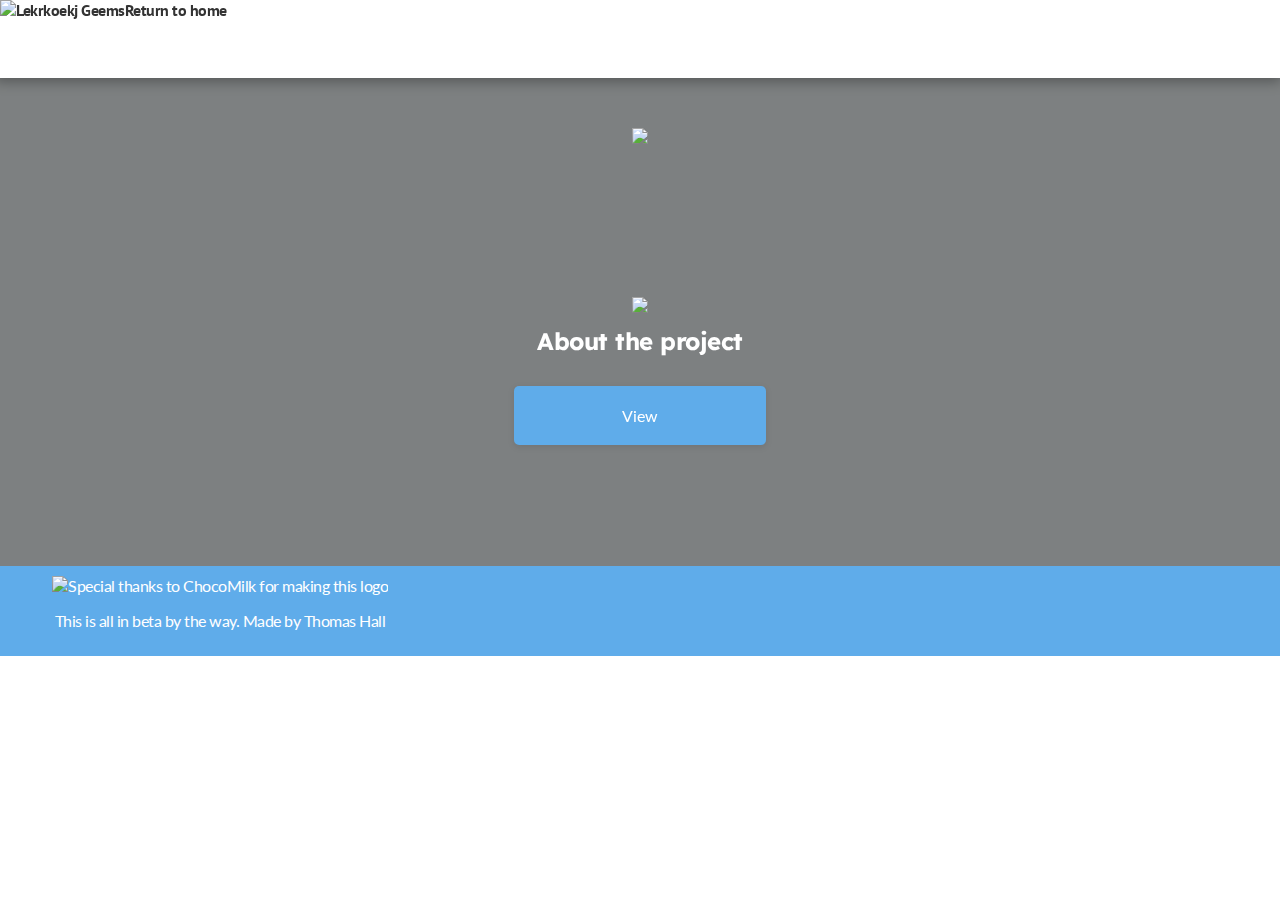
==== index.html @ 47711525 "Add files via upload" ====
<!DOCTYPE html>
<html lang="en">
    <head>
        <title>TransNet UK - Transport for everyone!</title>
        <meta name="viewport" content="width=device-width, initial-scale=1">
        <link href="https://fonts.googleapis.com/css?family=Lato|PT+Sans|Lexend&display=swap" rel="stylesheet">
        <meta name="viewport" content="width=device-width, initial-scale=1">
        <link rel="shortcut icon" type="image/x-icon" href="/favicon.ico">
        <meta name="description" content="Play Online Browser Games Now For Free on Lekrkoekj Geems!"/>
        <meta property="og:image" content="https://lekrkoekj.github.io/images/lkg-logo-small.png"/>
        <meta property="og:image:secure_url" content="https://lekrkoekj.github.io/images/lkg-logo-small.png" />
        <!-- Styles -->
        <link rel="stylesheet" href="/styles/new-stylesheet.css">
        <!-- Scripts -->
        <script src="/scripts//announcement.js"></script>
    </head>
    <body id="sticky-menu">
        <!-- Nav bar-->
        <nav>
            <ul class="nav-ul">
                <li id="logo"><a href="/"><img src="https://bluekoekj.github.io/betahtml/img/transnetlogo.png" width="78px" alt="Lekrkoekj Geems" id="site-logo">Return to home </a></li>
            </ul>
        </nav>
        <div class="announcement-box">
            <center>
                <h2>Loading in progress..</h2>
                <p id="announcement-text"></p>
                <a id="button1link" href=""><button class="normal"id="button1"></button></a>
                <a id="button2link" href=""><button class="normal"id="button2"></button></a>
                <a id="button3link" href=""><button class="normal"id="button3"></button></a>
            </center>
        </div>
        <div class="homepage-game" id="blocks">
            <center class="background-blur">
                <img src="/images/2048-blocks-logo.png">
                <h2>&nbsp;</h2>
            </center>
        </div>
        <div class="homepage-game" id="clicker">
        </div>
        <div class="homepage-game" id="dash">
            <center class="background-blur">
                <img src="https://bluekoekj.github.io/transnet/twitter.jfif">
                <h2>About the project</h2>
              <a href="/transnetuk/about">
              <button class="game-play-button">View</button></a>
                <p>&nbsp;</p>
            </center>
        </div>
        <div class="homepage-game" id="lekr">
        </div>
        <footer>
            <div id="footer-inside">
                <div>
                    <center>
                        <img id="footer-img" src="https://bluekoekj.github.io/betahtml/img/yipee.PNG" alt="Special thanks to ChocoMilk for making this logo">
                        <p id="footer-copyright">This is all in beta by the way. Made by Thomas Hall</p>
                    </center>
                </div>
                <div>
                  <center>
                  </center>
                </div>
                <div>
                    <center>
                  </center>
            </div>
        </footer>
    </body>
</html>
---- styles/new-stylesheet.css ----
/* General Styles */
html {
    scroll-behavior: smooth;
}
body {
    margin: 0;
    color: #595959;
    font-family: Lato;
    font-size: 16px;
    letter-spacing: -0.5px;
}
body {
    --lkg-blue: #5facea;
    --lkg-green: #64b752;
    --lkg-turquoise: #43b6bb;
    --lkg-purple: #9a95fd;
    --lkg-pink: #f680c1;
    --lkg-orange: #dd9257;
    --lkg-red: #ea5f5f;
    --lkg-yellow: #ddcc57;
}
body#sticky-menu {
    padding-top: 78px;
}
h1, h2, h3, h4, h5, h6 {
    font-family: Lexend;
    color: #444444;
    font-weight: bold;
    margin-top: 10px;
    margin-bottom: 10px;
}
button.normal {
    background: #5facea;
    color: white;
    border: 0;
    box-shadow: 0px 2px 7px 0px #0000001a;
    cursor: pointer;
    font-size: 16px;
    font-family: Lato;
    padding: 20px;
    margin: 0px;
    border-radius: 5px;
    transition: 0.2s;
}
button.normal:hover {
    box-shadow: 0px 2px 7px 0px #0000004a;
    transform: translate(0px, -5px);
}
.announcement-box {
    padding: 25px;
    background: #cdaa000f;
}
nav a {
    color: #333333;
    text-decoration: none;
    font-family: PT Sans;
    font-weight: bold;
}
.nav-ul {
    list-style-type: none;
    margin: 0;
    padding: 0;
    overflow: hidden;
    height: 78px;
    width: 100%;
    top: 0;
    z-index: 10;
}
body#sticky-menu .nav-ul {
    position: fixed;
    box-shadow: -2px 1px 12px 3px #0000004f;
    background: #ffffff7d;
    backdrop-filter: blur(2px);
}
.nav-ul li#logo {
     float: left;
}
.nav-ul li {
     float: right;
     transition: 0.2s;
}
.menu-button:hover {
    background: #5656560f;
}
.nav-ul li a {
    display: block;
     padding: 0px;
}
.menu-button img {
    max-height: 35px;
    height: 100%;
    transition: 0.3s;
    border-radius: 2px;
}
.menu-button:hover img {
    transform: rotate(360deg);
}
.menu-button {
    border: 0;
    background: transparent;
    font-family: Lexend;
    font-weight: bold;
    font-size: 16px;
    transition: 0.3s;
    padding: 10px 6px;
    height: 78px;
    min-width: 78px;
    cursor: pointer;
    color: #333333;
    user-select: none;
}
@font-face {
    font-family: Lexend;
    src: url("/fonts/LexendBold.otf") format("opentype"), url("/fonts/LexendRegular.otf") format("opentype"), url("/fonts/LexendLight.otf") format("opentype")
}
/* Footer */
footer h2 {
    color: white;
}
footer {
    background: var(--lkg-blue);
    padding: 10px;
    color: white;
}
div#footer-inside {
    display: grid;
    grid-template-columns: calc(100% / 3) calc(100% / 3) calc(100% / 3);
}
img#footer-img {
    width: 138px;
}
@media only screen and (max-width: 930px) {
    div#footer-inside {
        grid-template-columns: none;
}
    div#footer-inside hr {
        display: block;
    }
}
@media only screen and (min-width: 930px) {
    div#footer-inside hr {
        display: none;
    }
}
div#footer-inside hr {
    border-width: 1px;
    height: 0px;
    width: 100%;
    border-style: solid;
    padding: 0px;
    border-radius: 5px;
}
footer a {
    color: white !important;
}
/* Homepage */
.homepage-game {
    background-position: center;
}
.homepage-game h2 {
    color: white;
}
.homepage-game#blocks img {
    max-width: 890px;
    width: 100%;
}
.homepage-game#clicker img {
    max-width: 440px;
    width: 100%;
}
.homepage-game#dash img {
    max-width: 568px;
    width: 100%;
}
.homepage-game#roller img {
    max-width: 530px;
    width: 100%;
}
.homepage-game .background-blur {
    padding: 50px;
    backdrop-filter: blur(2px);
    background-color: #1317198c;
}
.homepage-game#blocks  {
    background-image: url(/images/2048-blocks-bg.png);
}
.homepage-game#clicker  {
    background-image: url(/images/lkc-home-background.png);
}
.homepage-game#dash  {
    background-image: url(/images/lkd-home-background.png);
}
.game-play-button {
    background: #5facea;
    color: white;
    border: 0;
    box-shadow: 0px 2px 7px 0px #0000001a;
    cursor: pointer;
    font-size: 16px;
    font-family: Lato;
    padding: 20px;
    align-items: center; 
    margin: 20px;
    border-radius: 5px;
    transition: 0.2s;
    width: 251.17px;
}
.game-play-button:hover {
    box-shadow: 0px 2px 7px 0px #0000004a;
    transform: translate(0px, -5px);
}

/* Categories */
.category-header-container {
    height: 150px;
    width: 100%;
    overflow: hidden;
    background-position-y: center;
    background-size: cover;
}
.category-header-container#lkg {
    background-image: url(/images/lekrkoekj-fast.gif);
    background-color: white;
    background-repeat: repeat;
    background-size: contain;
}
.category-header-overlay {
    height: 150px;
    width: 100%;
    background: #1317198c;
    vertical-align: middle;
    backdrop-filter: blur(4px);
}
.category-header-overlay h1 {
    color: white;
    margin: 0;
    font-size: 80px;
    padding-top: 10px;
}
@media only screen and (max-width: 930px) {
    .category-header-overlay h1 {
        font-size: 45px !important;
    }
    .category-header-title-container {
        transform: translateY(42px) !important;
    }
}
.category-header-title-container {
    transform: translateY(15px);
}
.category-grid {
    display: grid;
    grid-template-columns: calc(100% / 7) calc(100% / 7) calc(100% / 7) calc(100% / 7) calc(100% / 7) calc(100% / 7) calc(100% / 7);
    padding: 10px;
}
.category-grid button.normal img {
    height: 150px;
}
.category-grid button.normal {
    width: 190px;
    margin: 10px;
}
@media only screen and (max-width: 1394px) {
    .category-grid {
        grid-template-columns: calc(100% / 6) calc(100% / 6) calc(100% / 6) calc(100% / 6) calc(100% / 6) calc(100% / 6);
    }
}
@media only screen and (max-width: 1206px) {
    .category-grid {
        grid-template-columns: 20% 20% 20% 20% 20%;
    }
}
@media only screen and (max-width: 1004px) {
    .category-grid {
        grid-template-columns: 25% 25% 25% 25%;
    }
}
@media only screen and (max-width: 806px) {
    .category-grid {
        grid-template-columns: calc(100% / 3) calc(100% / 3) calc(100% / 3);
    }
}
@media only screen and (max-width:  608px) {
    .category-grid {
        grid-template-columns: 50% 50%;
    }
}
@media only screen and (max-width:  412px) {
    .category-grid {
        grid-template-columns: 100%;
    }
}

/* Game pages */
button#fullscreen {
    position: absolute;
    border-radius: 0px 0px 5px 0px;
    background: #ffffffe3;
    font-family: Lexend;
    font-size: 16px;
    padding: 20px;
    cursor: pointer;
    box-shadow: 0px 4px 30px 0px rgba(34,56,101,0.1);
    border: 0;
    transition: 0.3s;
}
button#fullscreen:hover {
    box-shadow: 0px 4px 30px 0px rgba(34, 56, 101, 0.18);
    background: white;
}
div#container object {
    box-shadow: 0px 4px 30px 0px rgba(34,56,101,0.1);
}
div#container {
    margin: 25px;
}
img[alt="Andere Geems"] {
    filter: invert(1);
}
div#container object, div#container iframe {
    width: 85vw;
    height: 100vh;
    border: 0;
}
.lkd-links {
    display: grid;
    grid-template-columns: calc(100% / 3) calc(100% / 3) calc(100% / 3);
}
/* Dark Mode */
@media (prefers-color-scheme: dark) { 
    .game-play-button {
        background: #1b2022;
    }
    h1, h2, .body-dark h3, .body-dark h4, .body-dark h5, .body-dark h6 {
        color: white;
    }
    body#sticky-menu .nav-ul {
        background: #3236397d;
    }
    .menu-button {
        color: white;
    }
    body {
        background: #131719;
        color: white;
    }
    footer {
        background: #323639;
    }
    .dot {
        background-color: gray;
    }
    nav li {
        color: white;
    }
    button.normal {
        background: #323639;
    }
    nav li:hover {
        border-top-color: gray;
    }
    .centered-404 h1, .centered-404 .inside-404 p {
        color: white !important;
    }
    a {
        color: #00a1ff;
    }
    button#fullscreen {
        background: #131719e3;
        color: white;
    }
    .announcement-box {
        background: #1b2022;
    }
}
/* 404 page */
.centered-404 {
    height: 1219px;
    background-size: cover;
    background-position: center;
    height: 100vh;
    width: 100%;
    display: flex;
    align-items: center;
}
.centered-404 h1, .centered-404 .inside-404 p {
    color: #444444;
}
.home-section h1, .inside-404 h1 {
    text-align: center; 
    font-size: 80px;
}
.home-section, .inside-404 {
    width: 98%
}
.home-section p, .inside-404 p {
    color: white; 
    text-align: center;
    font-size: 20px;
} 
@keyframes text-fade-in {
    0% {transform: translateY(+10px); opacity: 0;}
    100% {transform: translateY(0); opacity: 1;}
}
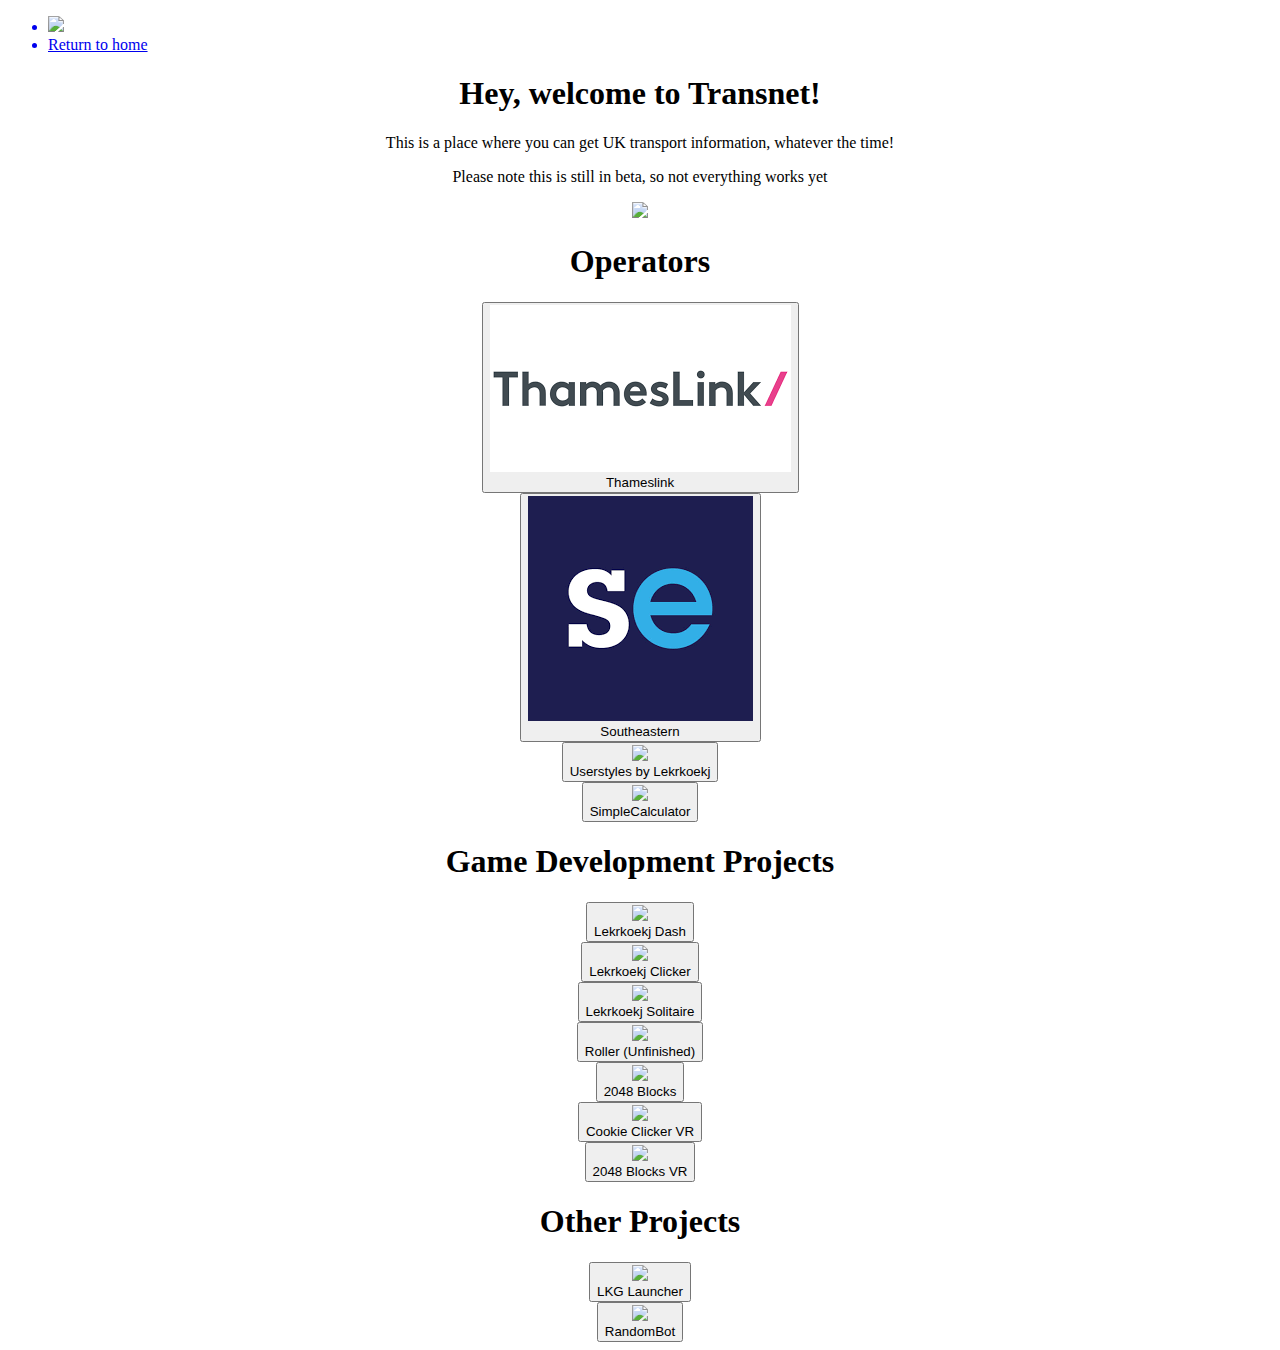
==== commit a5f01eb1: "Add files via upload" ====
--- a/index.html
+++ b/index.html
@@ -1,70 +1,154 @@
 <!DOCTYPE html>
 <html lang="en">
     <head>
-        <title>TransNet UK - Transport for everyone!</title>
+        <title>Lekrkoekj: My Projects</title>
         <meta name="viewport" content="width=device-width, initial-scale=1">
-        <link href="https://fonts.googleapis.com/css?family=Lato|PT+Sans|Lexend&display=swap" rel="stylesheet">
-        <meta name="viewport" content="width=device-width, initial-scale=1">
-        <link rel="shortcut icon" type="image/x-icon" href="/favicon.ico">
-        <meta name="description" content="Play Online Browser Games Now For Free on Lekrkoekj Geems!"/>
-        <meta property="og:image" content="https://lekrkoekj.github.io/images/lkg-logo-small.png"/>
-        <meta property="og:image:secure_url" content="https://lekrkoekj.github.io/images/lkg-logo-small.png" />
+        <link href="https://fonts.googleapis.com/css?family=Lato|PT+Sans&display=swap" rel="stylesheet">
+        <link rel="preconnect" href="https://fonts.gstatic.com">
+<link href="https://fonts.googleapis.com/css2?family=Yantramanav&display=swap" rel="stylesheet">
+    <link rel="shortcut icon" type="image/x-icon" href="favicon.ico">
+    <meta name="description" content="Here you can view all my projects."/>
+        <meta property="og:image" content="images/me.png"/>
+        <meta property="og:image:secure_url" content="images/me.png" />
+        <link rel="stylesheet" href="https://d1azc1qln24ryf.cloudfront.net/114779/Socicon/style-cf.css?u8vidh">
+        
+
         <!-- Styles -->
-        <link rel="stylesheet" href="/styles/new-stylesheet.css">
-        <!-- Scripts -->
-        <script src="/scripts//announcement.js"></script>
+        <link rel="stylesheet" href="styles/stylesheet.css">
+        <link rel="stylesheet" href="styles/homepage.css">
     </head>
-    <body id="sticky-menu">
-        <!-- Nav bar-->
+    <body>
         <nav>
-            <ul class="nav-ul">
-                <li id="logo"><a href="/"><img src="https://bluekoekj.github.io/betahtml/img/transnetlogo.png" width="78px" alt="Lekrkoekj Geems" id="site-logo">Return to home </a></li>
+            <ul>
+                <a href="index.html"><li class="logo"><img src="https://bluekoekj.github.io/betahtml/img/transnetlogo.png"></li></a>
+                
+                <a href="https://bluekoekj.github.io/betahtml"><li>Return to home</li></a>
             </ul>
         </nav>
-        <div class="announcement-box">
+        <div class="top-section">
             <center>
-                <h2>Loading in progress..</h2>
-                <p id="announcement-text"></p>
-                <a id="button1link" href=""><button class="normal"id="button1"></button></a>
-                <a id="button2link" href=""><button class="normal"id="button2"></button></a>
-                <a id="button3link" href=""><button class="normal"id="button3"></button></a>
+                <h1>Hey, welcome to Transnet!</h1>
+                <p>This is a place where you can get UK transport information, whatever the time!</p>
+              <p>Please note this is still in beta, so not everything works yet</p>
+            </center>
+            <center class="second-part">
+                <img src="https://bluekoekj.github.io/betahtml/img/transnetlogo.png" width="180px">
             </center>
         </div>
-        <div class="homepage-game" id="blocks">
-            <center class="background-blur">
-                <img src="/images/2048-blocks-logo.png">
-                <h2>&nbsp;</h2>
+        <center>
+          <h1>Operators</h1></center>
+        <div class="homepage-grid" id="items4">
+            <center>
+                <a href="/transnetuk/thameslink">
+                    <button class="normal"><img src="https://bluekoekj.github.io/transnetuk/img/TLRAINS.png">
+                        <br>
+                    Thameslink</button>
+                </a>
+            </center>
+            
+            <center>
+                <a href="/url-shortener">
+                    <button class="normal"><img src="https://bluekoekj.github.io/transnetuk/img/SETRAINS.png" id="hyperlink">
+                        <br>
+                    Southeastern</button>
+                </a>
+            </center>
+
+            <center>
+                <a href="https://styles.lekr.site">
+                    <button class="normal"><img src="images/stylus.png">
+                        <br>
+                        Userstyles by Lekrkoekj
+                    </button>
+                </a>
+            </center>
+
+            <center>
+                <a href="/calculator">
+                    <button class="normal"><img src="images/calculator.png">
+                        <br>
+                        SimpleCalculator
+                    </button>
+                </a>
             </center>
         </div>
-        <div class="homepage-game" id="clicker">
-        </div>
-        <div class="homepage-game" id="dash">
-            <center class="background-blur">
-                <img src="https://bluekoekj.github.io/transnet/twitter.jfif">
-                <h2>About the project</h2>
-              <a href="/transnetuk/about">
-              <button class="game-play-button">View</button></a>
-                <p>&nbsp;</p>
+        <center><h1>Game Development Projects</h1></center>
+        <div class="homepage-grid" id="items7">
+            <center>
+                <a href="https://lekrkoekj.github.io/lkd">
+                    <button class="normal"><img src="images/lkd-icon-3-borderless.png">
+                        <br>
+                        Lekrkoekj Dash
+                    </button>
+                </a>
+            </center>
+            <center>
+                <a href="https://lekrkoekj.github.io/lkc">
+                    <button class="normal"><img src="images/lkc-icon-borderless.png">
+                        <br>
+                        Lekrkoekj Clicker
+                    </button>
+                </a>
+            </center>
+            <center>
+                <a href="https://lekrkoekj.github.io/lks">
+                    <button class="normal"><img src="images/lks-icon.png">
+                        <br>
+                        Lekrkoekj Solitaire
+                    </button>
+                </a>
+            </center>
+            <center>
+                <a href="https://lekrkoekj.github.io/geems/roller">
+                    <button class="normal"><img src="images/roller-icon.png">
+                        <br>
+                        Roller (Unfinished)
+                    </button>
+                </a>
+            </center>
+            <center>
+                <a href="https://lekrkoekj.github.io/geems/2048-blocks">
+                    <button class="normal"><img src="images/2048-blocks-icon.png">
+                        <br>
+                        2048 Blocks
+                    </button>
+                </a>
+            </center>
+            <center>
+                <a href="https://sidequestvr.com/app/2331/cookie-clicker-vr">
+                    <button class="normal"><img src="images/cookie-clicker-vr-icon.png">
+                        <br>
+                        Cookie Clicker VR
+                    </button>
+                </a>
+            </center>
+            <center>
+                <a href="https://sidequestvr.com/app/2645/2048-blocks-vr">
+                    <button class="normal"><img src="images/2048-blocks-icon.png">
+                        <br>
+                        2048 Blocks VR
+                    </button>
+                </a>
             </center>
         </div>
-        <div class="homepage-game" id="lekr">
+        <center><h1>Other Projects</h1></center>
+        <div class="homepage-grid" id="items2">
+            <center>
+                <a href="https://lekrkoekj.github.io/launcher">
+                    <button class="normal"><img src="https://lekrkoekj.github.io/images/lekrkoekj-hd-square.png">
+                        <br>
+                        LKG Launcher
+                    </button>
+                </a>
+            </center>
+            <center>
+                <a href="https://top.gg/bot/684498790136152093">
+                    <button class="normal"><img src="https://emojipedia-us.s3.dualstack.us-west-1.amazonaws.com/thumbs/160/twitter/259/game-die_1f3b2.png">
+                        <br>
+                        RandomBot
+                    </button>
+                </a>
+            </center>
         </div>
-        <footer>
-            <div id="footer-inside">
-                <div>
-                    <center>
-                        <img id="footer-img" src="https://bluekoekj.github.io/betahtml/img/yipee.PNG" alt="Special thanks to ChocoMilk for making this logo">
-                        <p id="footer-copyright">This is all in beta by the way. Made by Thomas Hall</p>
-                    </center>
-                </div>
-                <div>
-                  <center>
-                  </center>
-                </div>
-                <div>
-                    <center>
-                  </center>
-            </div>
-        </footer>
     </body>
 </html>
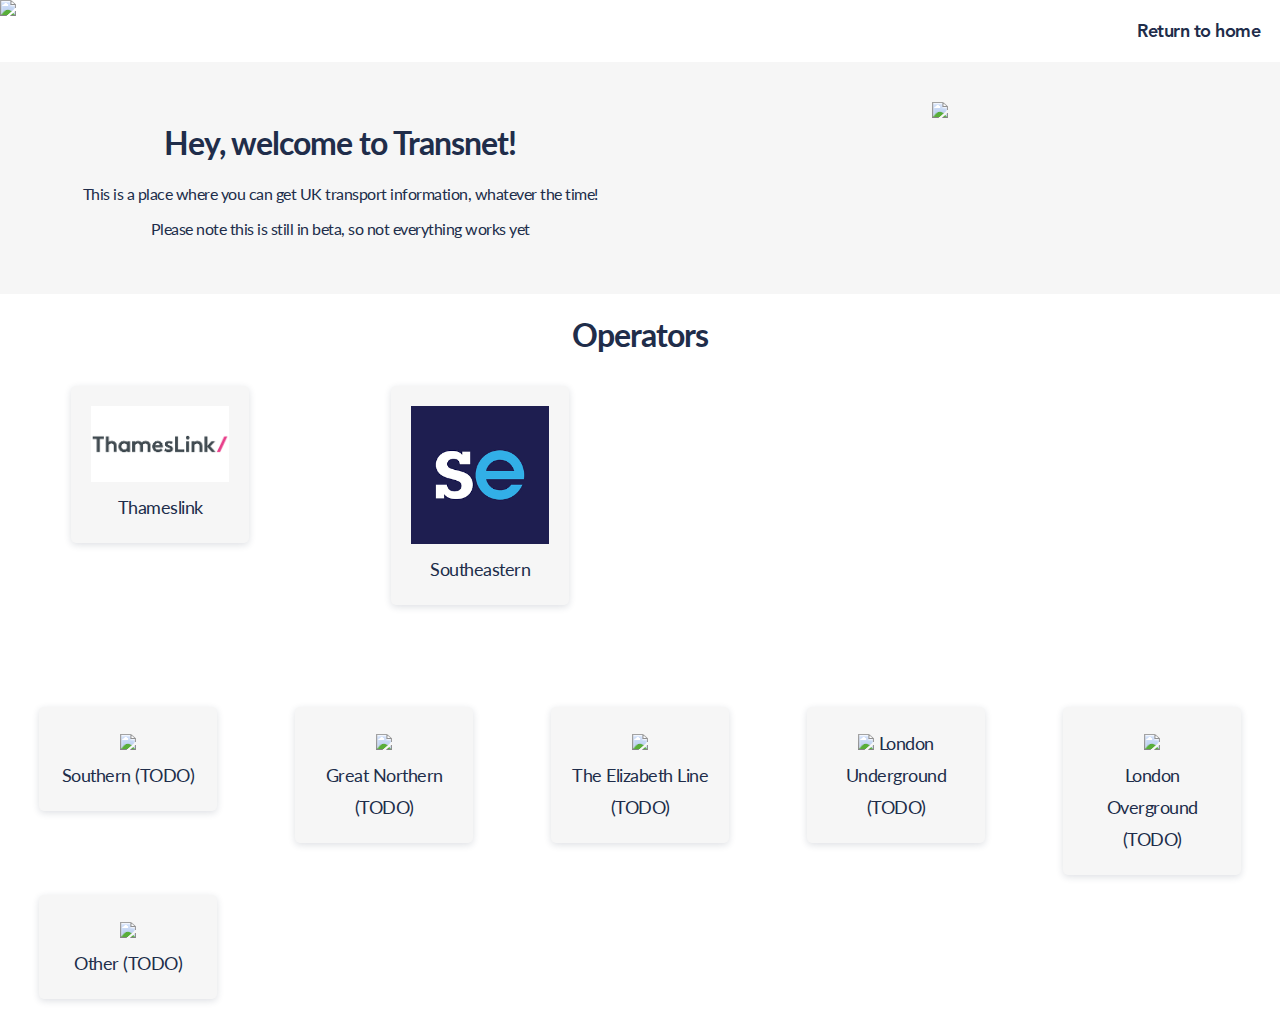
==== commit 1a30559c: "Add files via upload" ====
--- a/index.html
+++ b/index.html
@@ -1,7 +1,7 @@
 <!DOCTYPE html>
 <html lang="en">
     <head>
-        <title>Lekrkoekj: My Projects</title>
+        <title>TransNetUK</title>
         <meta name="viewport" content="width=device-width, initial-scale=1">
         <link href="https://fonts.googleapis.com/css?family=Lato|PT+Sans&display=swap" rel="stylesheet">
         <link rel="preconnect" href="https://fonts.gstatic.com">
@@ -22,7 +22,7 @@
             <ul>
                 <a href="index.html"><li class="logo"><img src="https://bluekoekj.github.io/betahtml/img/transnetlogo.png"></li></a>
                 
-                <a href="https://bluekoekj.github.io/betahtml"><li>Return to home</li></a>
+              <a href="https://bluekoekj.github.io/betahtml"><li>Return to home</li></a>
             </ul>
         </nav>
         <div class="top-section">
@@ -36,119 +36,74 @@
             </center>
         </div>
         <center>
-          <h1>Operators</h1></center>
+    <h1>Operators</h1></center>
         <div class="homepage-grid" id="items4">
             <center>
                 <a href="/transnetuk/thameslink">
                     <button class="normal"><img src="https://bluekoekj.github.io/transnetuk/img/TLRAINS.png">
                         <br>
-                    Thameslink</button>
+                Thameslink</button>
                 </a>
             </center>
             
             <center>
-                <a href="/url-shortener">
+                <a href="/transnetuk/southeastern">
                     <button class="normal"><img src="https://bluekoekj.github.io/transnetuk/img/SETRAINS.png" id="hyperlink">
                         <br>
-                    Southeastern</button>
+                Southeastern</button>
                 </a>
             </center>
 
             <center>
-                <a href="https://styles.lekr.site">
-                    <button class="normal"><img src="images/stylus.png">
+            </center>
+</div>
+        <center><h1>&nbsp;</h1></center>
+        <div class="homepage-grid" id="items7">
+          <center>
+              <a href="/transnet/southern">
+                  <button class="normal"><img src="images/lkd-icon-3-borderless.png">
                         <br>
-                        Userstyles by Lekrkoekj
-                    </button>
-                </a>
-            </center>
-
-            <center>
-                <a href="/calculator">
-                    <button class="normal"><img src="images/calculator.png">
-                        <br>
-                        SimpleCalculator
-                    </button>
-                </a>
-            </center>
-        </div>
-        <center><h1>Game Development Projects</h1></center>
-        <div class="homepage-grid" id="items7">
-            <center>
-                <a href="https://lekrkoekj.github.io/lkd">
-                    <button class="normal"><img src="images/lkd-icon-3-borderless.png">
-                        <br>
-                        Lekrkoekj Dash
-                    </button>
+                        Southern (TODO)</button>
                 </a>
             </center>
             <center>
-                <a href="https://lekrkoekj.github.io/lkc">
+                <a href="/transnetuk/greatnorthern">
                     <button class="normal"><img src="images/lkc-icon-borderless.png">
                         <br>
-                        Lekrkoekj Clicker
-                    </button>
+                        Great Northern (TODO)</button>
                 </a>
             </center>
             <center>
-                <a href="https://lekrkoekj.github.io/lks">
+                <a href="/transnetuk/elizabethline">
                     <button class="normal"><img src="images/lks-icon.png">
                         <br>
-                        Lekrkoekj Solitaire
-                    </button>
+                        The Elizabeth Line (TODO)</button>
                 </a>
             </center>
             <center>
-                <a href="https://lekrkoekj.github.io/geems/roller">
+                <a href="/transnetuk/lu">
                     <button class="normal"><img src="images/roller-icon.png">
-                        <br>
-                        Roller (Unfinished)
-                    </button>
+                        London Underground (TODO)</button>
                 </a>
             </center>
             <center>
-                <a href="https://lekrkoekj.github.io/geems/2048-blocks">
+                <a href="/transnet/lo">
                     <button class="normal"><img src="images/2048-blocks-icon.png">
                         <br>
-                        2048 Blocks
-                    </button>
+                        London Overground (TODO)</button>
                 </a>
             </center>
             <center>
-                <a href="https://sidequestvr.com/app/2331/cookie-clicker-vr">
+                <a href="/transnetuk/other">
                     <button class="normal"><img src="images/cookie-clicker-vr-icon.png">
                         <br>
-                        Cookie Clicker VR
-                    </button>
+                    Other (TODO)</button>
                 </a>
             </center>
             <center>
-                <a href="https://sidequestvr.com/app/2645/2048-blocks-vr">
-                    <button class="normal"><img src="images/2048-blocks-icon.png">
-                        <br>
-                        2048 Blocks VR
-                    </button>
-                </a>
             </center>
         </div>
-        <center><h1>Other Projects</h1></center>
         <div class="homepage-grid" id="items2">
-            <center>
-                <a href="https://lekrkoekj.github.io/launcher">
-                    <button class="normal"><img src="https://lekrkoekj.github.io/images/lekrkoekj-hd-square.png">
-                        <br>
-                        LKG Launcher
-                    </button>
-                </a>
-            </center>
-            <center>
-                <a href="https://top.gg/bot/684498790136152093">
-                    <button class="normal"><img src="https://emojipedia-us.s3.dualstack.us-west-1.amazonaws.com/thumbs/160/twitter/259/game-die_1f3b2.png">
-                        <br>
-                        RandomBot
-                    </button>
-                </a>
-            </center>
         </div>
     </body>
 </html>
--- a/styles/stylesheet.css
+++ b/styles/stylesheet.css
@@ -0,0 +1,241 @@
+body {
+    margin: 0;
+    color: #202d4a;
+    font-family: Lato;
+    letter-spacing: -0.5px;
+    font-size: 16px;
+}
+h1, h2, h3, h4, h5, h6 {
+    font-family: Lato;
+    letter-spacing: -1px;
+}
+button.normal {
+    background: #f6f6f6;
+    color: #202d4a;
+    border: 0;
+    box-shadow: 0px 2px 7px 0px #202d4a26;
+    cursor: pointer;
+    font-size: 18px;
+    font-family: Lato;
+    padding: 20px;
+    border-radius: 5px;
+    transition: 0.2s;
+    letter-spacing: -0.5px;
+    line-height: 32px;
+    width: 178px;
+}
+button.normal img {
+    width: 100%;
+    max-width: 138px;
+}
+.homepage-grid button.normal {
+    margin: 10px;
+}
+button.normal:hover {
+    box-shadow: 0px 2px 7px 0px #202d4a40;
+    transform: translate(0px, -5px);
+}
+nav li {
+    float: right;
+    border-top: 3px solid transparent;
+    transition: 0.2s;
+    font-family: Avenir;
+    font-weight: bold;
+    padding: 18px 20px;
+    color: #202d4a;
+    letter-spacing: -0.5px;
+    font-size: 18px;
+}
+nav .logo {
+    float: left;
+    padding: 0;
+    border: 0;
+}
+nav .logo img {
+    height: 62px;
+}
+nav li:hover {
+    border-top-color: #395083;
+}
+nav ul {
+    list-style-type: none;
+    margin: 0;
+    padding: 0;
+}
+nav {
+    display: flow-root;
+    height: 62px;
+}
+@font-face {
+    font-family: Avenir;
+    src: url("/fonts/AvenirBold.otf") format("opentype"), url("/fonts/AvenirRegular.otf") format("opentype"), url("/fonts/AvenirLight.otf") format("opentype")
+}
+@font-face {
+    font-family: Avenir;
+    src: url("/fonts/Avenir.ttf") format("truetype")
+}
+
+/* Categories */
+.category-header-container {
+    height: 150px;
+    width: 100%;
+    overflow: hidden;
+    background-position-y: center;
+    background-size: cover;
+}
+.category-header-container#lkg {
+    background-image: url(/images/lekrkoekj-fast.gif);
+    background-color: white;
+    background-repeat: repeat;
+    background-size: contain;
+}
+.category-header-overlay {
+    height: 150px;
+    width: 100%;
+    background: #1317198c;
+    vertical-align: middle;
+    backdrop-filter: blur(4px);
+}
+.category-header-overlay h1 {
+    color: white;
+    margin: 0;
+    font-size: 80px;
+}
+@media only screen and (max-width: 930px) {
+    .category-header-overlay h1 {
+        font-size: 45px !important;
+    }
+    .category-header-title-container {
+        transform: translateY(42px) !important;
+    }
+}
+.category-header-title-container {
+    transform: translateY(15px);
+}
+.category-grid {
+    display: grid;
+    grid-template-columns: calc(100% / 7) calc(100% / 7) calc(100% / 7) calc(100% / 7) calc(100% / 7) calc(100% / 7) calc(100% / 7);
+    padding: 10px;
+}
+.category-button {
+    border-radius: 5px;
+    font-size: 16px;
+    border: 0;
+    padding: 0px 0px 10px 0px;
+    overflow: hidden;
+    cursor: pointer;
+    margin-bottom: 10px;
+    max-width: 162px;
+    width: 100%;
+    background: white;
+    font-family: Avenir;
+    transition: 0.3s;
+    box-shadow: 0px 4px 30px 0px rgba(34,56,101,0.1);   
+}
+.category-button span {
+    padding: 5px;
+}
+.category-button#blocked {
+    color: #ea5f5f;
+}
+.category-button#blocked:hover span {
+    font-size: 0px;
+}
+.category-button#blocked:hover span::after {
+    font-size: 16px;
+    content: 'Geblokkeerd!';
+}
+.category-button:hover, .category-button#blocked:hover {
+    box-shadow: 0px 4px 30px 0px rgba(34, 56, 101, 0.18);
+    color: #5facea;
+}
+.category-button img {
+    width: 162px;
+    height: 162px;
+    padding-bottom: 5px;
+}
+@media only screen and (max-width: 1279px) {
+    .category-grid {
+        grid-template-columns: calc(100% / 6) calc(100% / 6) calc(100% / 6) calc(100% / 6) calc(100% / 6) calc(100% / 6);
+    }
+}
+@media only screen and (max-width: 1060px) {
+    .category-grid {
+        grid-template-columns: 20% 20% 20% 20% 20%;
+    }
+}
+@media only screen and (max-width: 875px) {
+    .category-grid {
+        grid-template-columns: 25% 25% 25% 25%;
+    }
+}
+@media only screen and (max-width: 720px) {
+    .category-grid {
+        grid-template-columns: calc(100% / 3) calc(100% / 3) calc(100% / 3);
+    }
+}
+@media only screen and (max-width:  540px) {
+    .category-grid {
+        grid-template-columns: 50% 50%;
+    }
+}
+@media only screen and (max-width:  345px) {
+    .category-grid {
+        grid-template-columns: 100%;
+    }
+}
+
+/* Game pages */
+button#fullscreen {
+    position: absolute;
+    border-radius: 0px 0px 5px 0px;
+    background: #ffffffe3;
+    font-family: Avenir;
+    font-size: 16px;
+    padding: 20px;
+    cursor: pointer;
+    box-shadow: 0px 4px 30px 0px rgba(34,56,101,0.1);
+    border: 0;
+    transition: 0.3s;
+}
+button#fullscreen:hover {
+    box-shadow: 0px 4px 30px 0px rgba(34, 56, 101, 0.18);
+    background: white;
+}
+div#container object {
+    box-shadow: 0px 4px 30px 0px rgba(34,56,101,0.1);
+}
+div#container {
+    margin: 25px;
+}
+body.dark img[alt="Andere Geems"] {
+    filter: invert(1);
+}
+div#container object, div#container iframe {
+    width: 85vw;
+    height: 100vh;
+    border: 0;
+}
+.lkd-links {
+    display: grid;
+    grid-template-columns: calc(100% / 3) calc(100% / 3) calc(100% / 3);
+}
+@media (prefers-color-scheme: dark) {
+    body {
+        background: #131719;
+        color: #e8e8e8;
+    }
+    nav li {
+        color: #e8e8e8;
+    }
+    nav li:hover {
+        border-top-color: #e8e8e8;
+    }
+    button.normal {
+        background: #1b2022;
+        color: #e8e8e8;
+    }
+    button.normal:hover {
+        color: white;
+    }
+}
--- a/styles/homepage.css
+++ b/styles/homepage.css
@@ -0,0 +1,100 @@
+.top-section {
+    background: #f6f6f6;
+    color: #202d4a;
+    display: grid;
+    grid-template-columns: 50% 50%;
+    padding: 40px;
+}
+.top-section a {
+    color: #202d4a;
+    transition: 0.2s;
+}
+.top-section a:hover {
+    color: #395083;
+}
+@font-face {
+    font-family: 'Socicon';
+    src:  url('/fonts/socicon/Socicon.eot');
+    src:  url('/fonts/socicon/Socicon.eot#iefix') format('embedded-opentype'),
+      url('/fonts/socicon/Socicon.woff2') format('woff2'),
+      url('/fonts/socicon/Socicon.ttf') format('truetype'),
+      url('/fonts/socicon/Socicon.woff') format('woff'),
+      url('/fonts/socicon/Socicon.svg#Socicon') format('svg');
+    font-weight: normal;
+    font-style: normal;
+  }
+.social-icon {
+    font-family: 'Socicon' !important;
+    text-decoration: none;
+    font-size: 46px;
+    margin: 15px;
+}
+.homepage-grid#items4 {
+    display: grid;
+    grid-template-columns: 25% 25% 25% 25%;
+}
+.homepage-grid#items3 {
+    display: grid;
+    grid-template-columns: calc(100% / 3) calc(100% / 3) calc(100% / 3);
+}
+.homepage-grid#items2 {
+    display: grid;
+    grid-template-columns: 50% 50%;
+}
+.homepage-grid#items7 {
+    display: grid;
+    grid-template-columns: calc(100% / 7) calc(100% / 7) calc(100% / 7) calc(100% / 7) calc(100% / 7) calc(100% / 7) calc(100% / 7);
+}
+@media only screen and (max-width: 930px) {
+    .second-part {
+        display: none;
+    }
+    .top-section {
+        grid-template-columns: 100%;
+    }
+}
+@media only screen and (max-width: 1500px) {
+    .homepage-grid#items7 {
+        grid-template-columns: calc(100% / 6) calc(100% / 6) calc(100% / 6) calc(100% / 6) calc(100% / 6) calc(100% / 6);
+    }
+}
+@media only screen and (max-width: 1323px) {
+    .homepage-grid#items7 {
+        grid-template-columns: 20% 20% 20% 20% 20%;
+    }
+}
+@media only screen and (max-width: 1111px) {
+    .homepage-grid#items7 {
+        grid-template-columns: 25% 25% 25% 25%;
+    }
+}
+@media only screen and (max-width: 891px) {
+    .homepage-grid#items7 {
+        grid-template-columns: calc(100% / 3) calc(100% / 3) calc(100% / 3);
+    }
+}
+@media only screen and (max-width: 680px) {
+    .homepage-grid#items7, .homepage-grid#items3 {
+        grid-template-columns: 50% 50%;
+    }
+}
+@media only screen and (max-width: 470px) {
+    .homepage-grid#items7, .homepage-grid#items3, .homepage-grid#items2 {
+        grid-template-columns: 100%;
+    }
+}
+@media (prefers-color-scheme: dark) {
+    .top-section {
+        background: #1b2022;
+        color: #e8e8e8;
+    }
+    .top-section a {
+        color: #e8e8e8;
+    }
+    .top-section a:hover {
+        color: white;
+    }
+    img#hyperlink {
+        filter: invert(1);
+    }
+}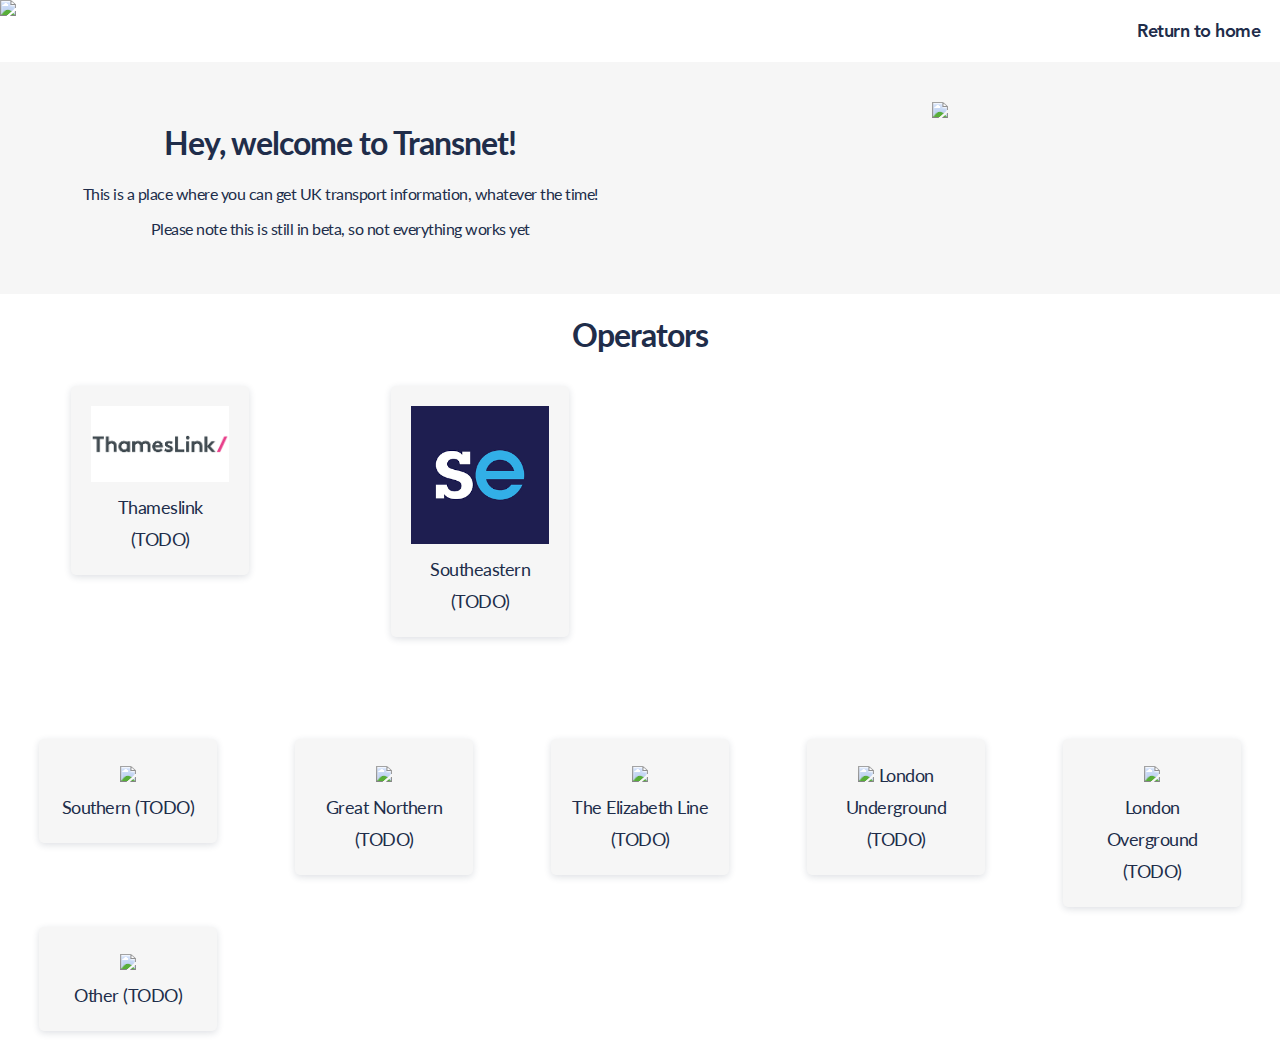
==== commit b946079d: "Update index.html" ====
--- a/index.html
+++ b/index.html
@@ -42,7 +42,7 @@
                 <a href="/transnetuk/thameslink">
                     <button class="normal"><img src="https://bluekoekj.github.io/transnetuk/img/TLRAINS.png">
                         <br>
-                Thameslink</button>
+                Thameslink (TODO)</button>
                 </a>
             </center>
             
@@ -50,7 +50,7 @@
                 <a href="/transnetuk/southeastern">
                     <button class="normal"><img src="https://bluekoekj.github.io/transnetuk/img/SETRAINS.png" id="hyperlink">
                         <br>
-                Southeastern</button>
+                Southeastern (TODO)</button>
                 </a>
             </center>
 
@@ -60,7 +60,7 @@
         <center><h1>&nbsp;</h1></center>
         <div class="homepage-grid" id="items7">
           <center>
-              <a href="/transnet/southern">
+              <a href="/transnetuk/southern">
                   <button class="normal"><img src="images/lkd-icon-3-borderless.png">
                         <br>
                         Southern (TODO)</button>
@@ -87,7 +87,7 @@
                 </a>
             </center>
             <center>
-                <a href="/transnet/lo">
+                <a href="/transnetuk/lo">
                     <button class="normal"><img src="images/2048-blocks-icon.png">
                         <br>
                         London Overground (TODO)</button>
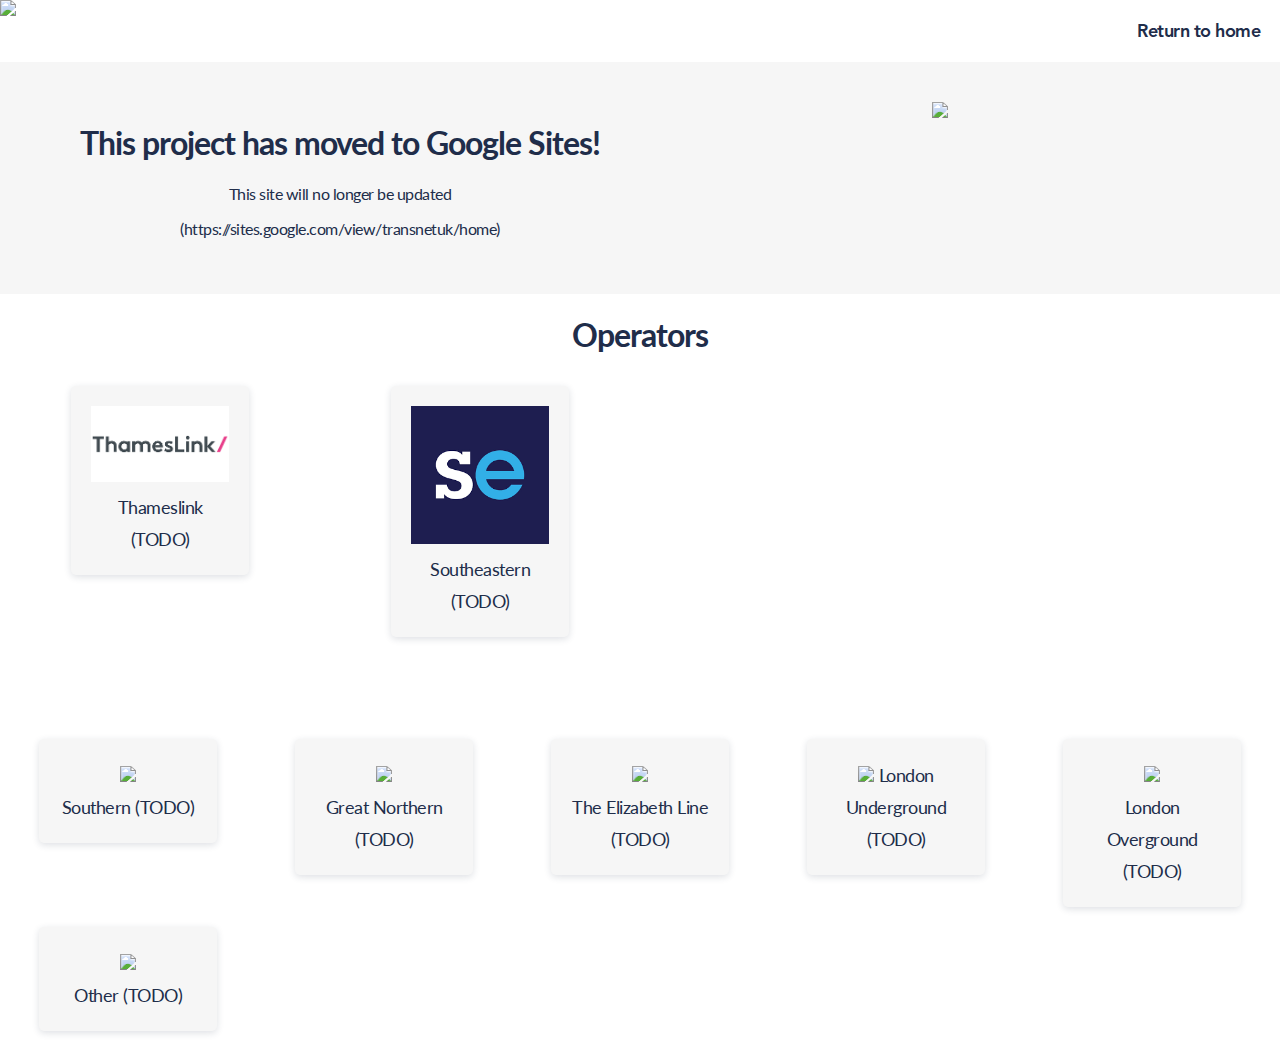
==== commit a4e9de80: "Update index.html" ====
--- a/index.html
+++ b/index.html
@@ -1,15 +1,15 @@
 <!DOCTYPE html>
 <html lang="en">
     <head>
-        <title>TransNetUK</title>
+        <title>We have moved!</title>
         <meta name="viewport" content="width=device-width, initial-scale=1">
         <link href="https://fonts.googleapis.com/css?family=Lato|PT+Sans&display=swap" rel="stylesheet">
         <link rel="preconnect" href="https://fonts.gstatic.com">
 <link href="https://fonts.googleapis.com/css2?family=Yantramanav&display=swap" rel="stylesheet">
     <link rel="shortcut icon" type="image/x-icon" href="favicon.ico">
-    <meta name="description" content="Here you can view all my projects."/>
-        <meta property="og:image" content="images/me.png"/>
-        <meta property="og:image:secure_url" content="images/me.png" />
+    <meta name="description" content="Transnet is a hub for transport in the UK!"/>
+        <meta property="og:image" content="https://bluekoekj.github.io/betahtml/img/transnetlogo.png"/>
+        <meta property="og:image:secure_url" content="https://bluekoekj.github.io/betahtml/img/transnetlogo.png" />
         <link rel="stylesheet" href="https://d1azc1qln24ryf.cloudfront.net/114779/Socicon/style-cf.css?u8vidh">
         
 
@@ -27,9 +27,9 @@
         </nav>
         <div class="top-section">
             <center>
-                <h1>Hey, welcome to Transnet!</h1>
-                <p>This is a place where you can get UK transport information, whatever the time!</p>
-              <p>Please note this is still in beta, so not everything works yet</p>
+                <h1>This project has moved to Google Sites!</h1>
+                <p>This site will no longer be updated</p>
+              <p>(https://sites.google.com/view/transnetuk/home)</p>
             </center>
             <center class="second-part">
                 <img src="https://bluekoekj.github.io/betahtml/img/transnetlogo.png" width="180px">
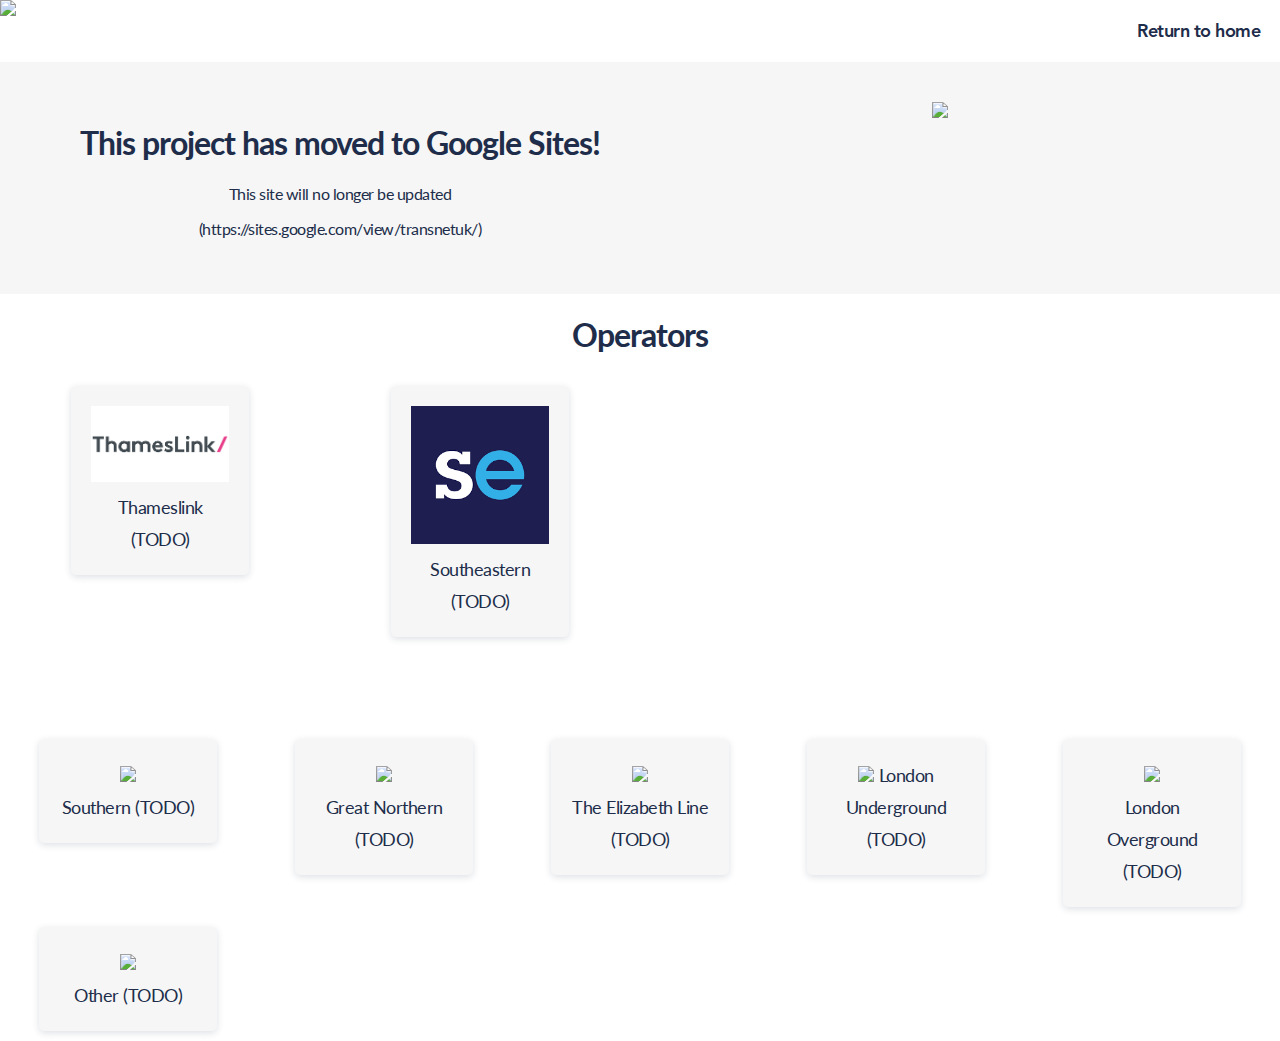
==== commit 85dd386f: "Update index.html" ====
--- a/index.html
+++ b/index.html
@@ -29,7 +29,7 @@
             <center>
                 <h1>This project has moved to Google Sites!</h1>
                 <p>This site will no longer be updated</p>
-              <p>(https://sites.google.com/view/transnetuk/home)</p>
+              <p>(https://sites.google.com/view/transnetuk/)</p>
             </center>
             <center class="second-part">
                 <img src="https://bluekoekj.github.io/betahtml/img/transnetlogo.png" width="180px">
